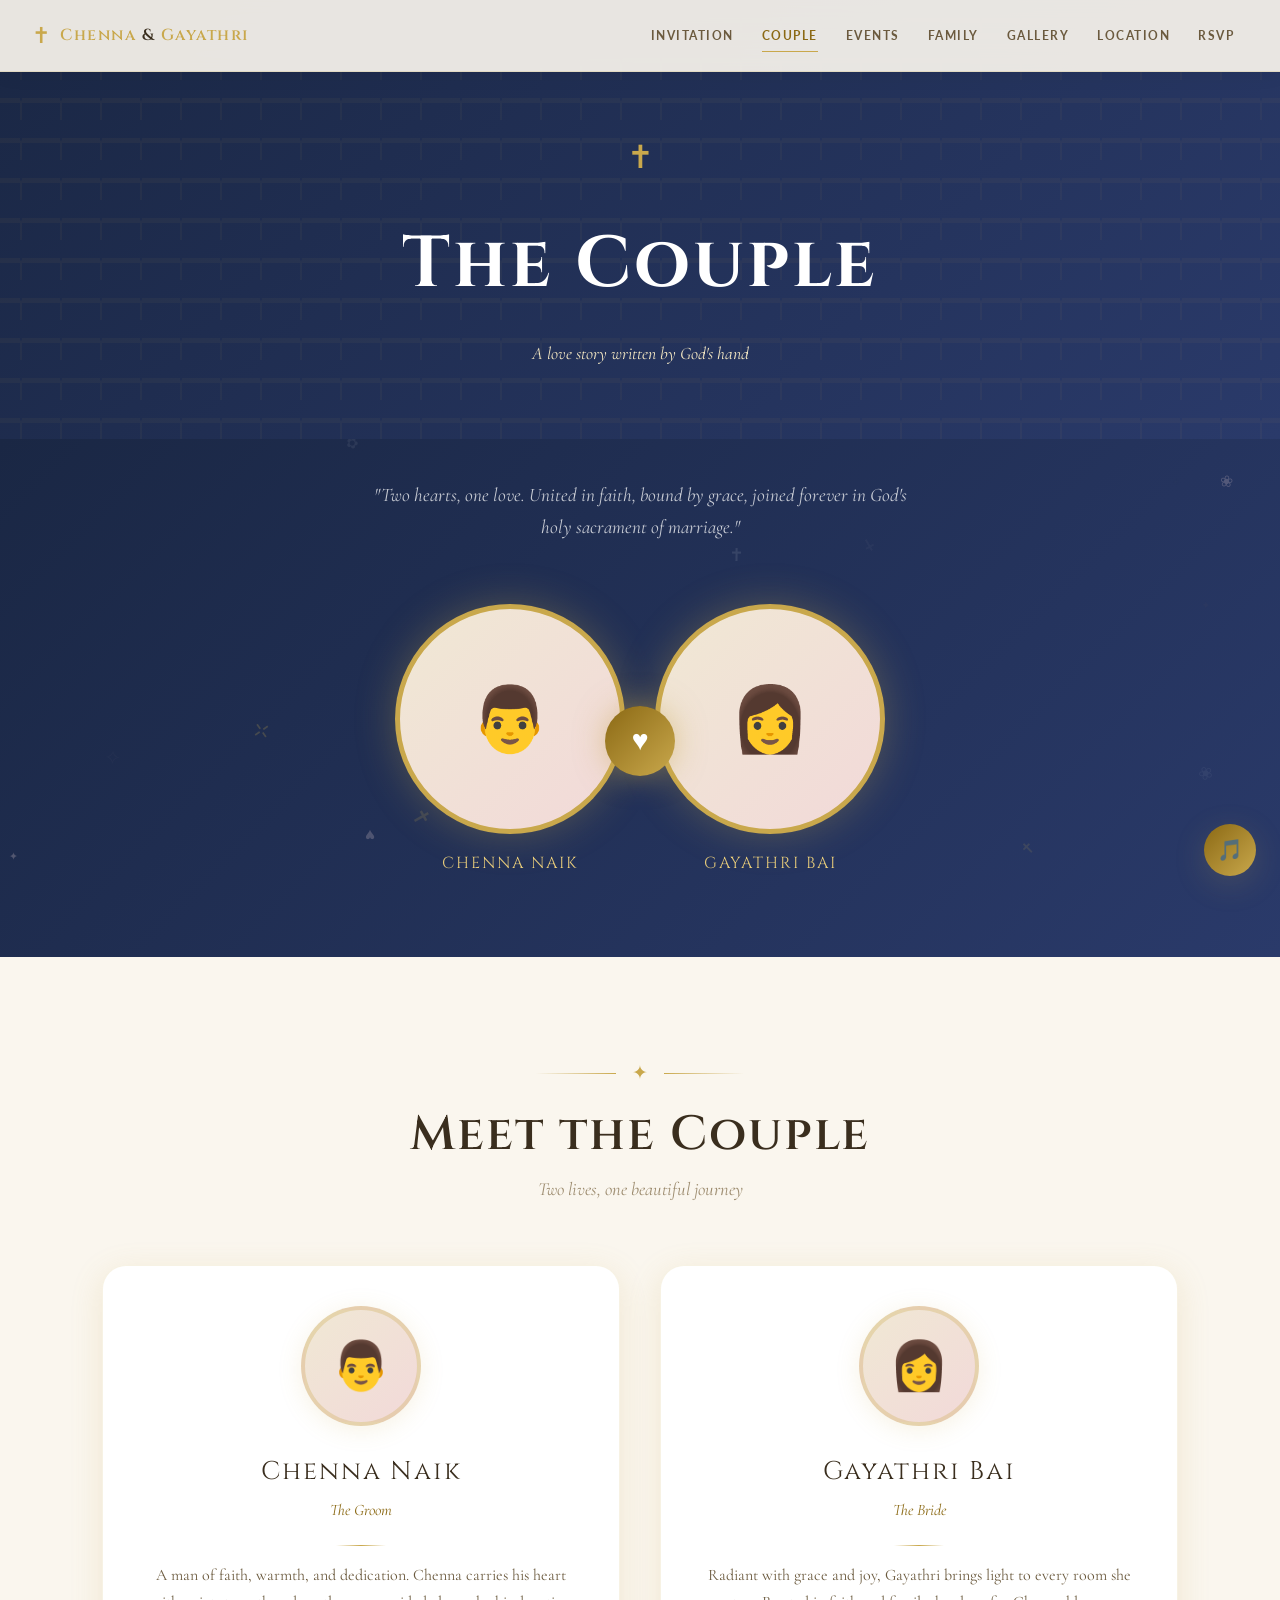
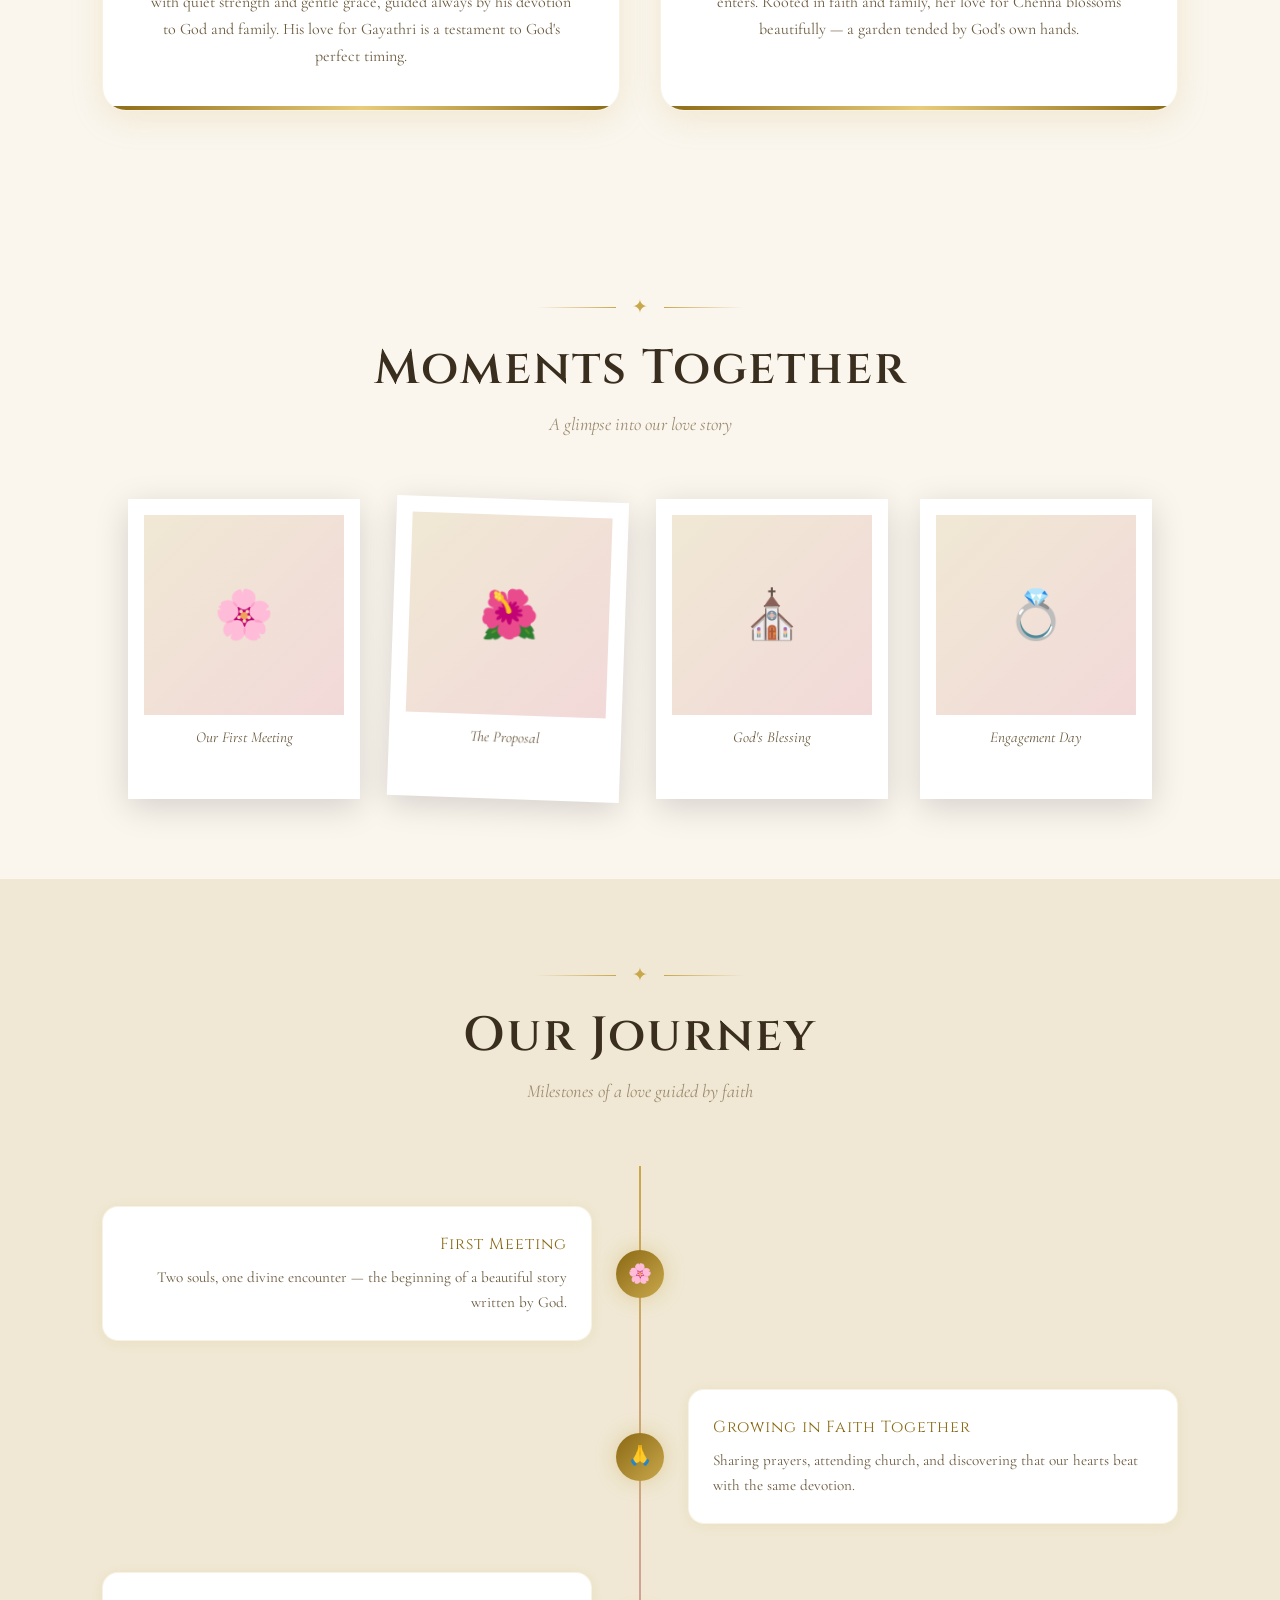
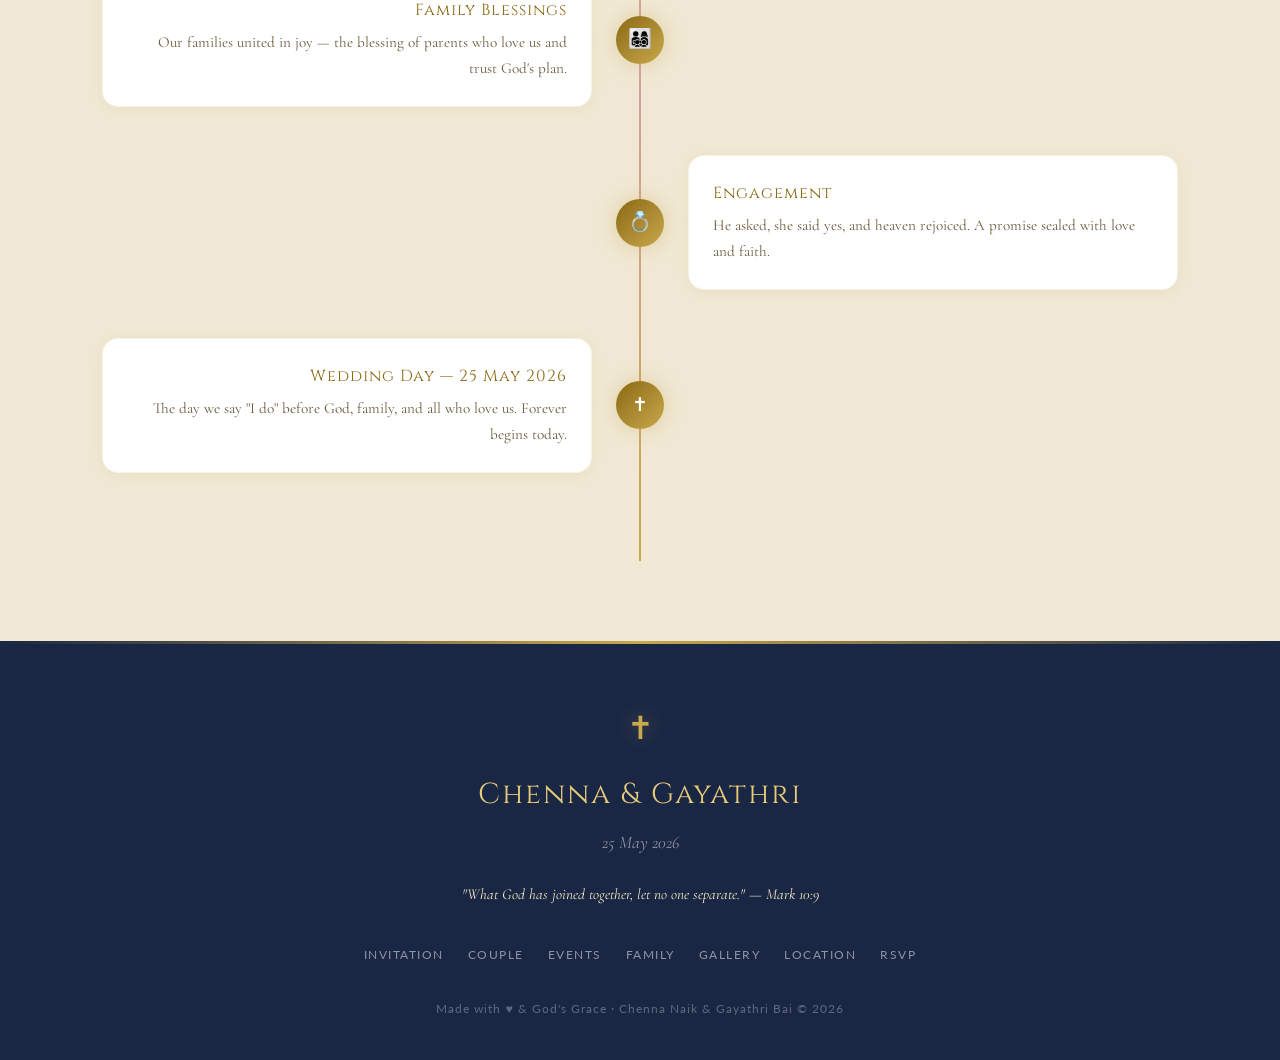
==== couple.html @ 8b562507 "moved files to root" ====
<!DOCTYPE html>
<html lang="en">
<head>
  <meta charset="UTF-8" />
  <meta name="viewport" content="width=device-width, initial-scale=1.0" />
  <title>The Couple — Chenna Naik & Gayathri Bai</title>
  <link rel="stylesheet" href="css/style.css" />
  <link rel="icon" href="data:image/svg+xml,<svg xmlns='http://www.w3.org/2000/svg' viewBox='0 0 100 100'><text y='.9em' font-size='90'>✝</text></svg>" />
  <style>
    /* ── Couple-specific styles ── */
    .couple-section {
      background: linear-gradient(135deg, var(--navy) 0%, #2A3A6A 100%);
      padding: 40px 0 80px;
    }
    .couple-intro-text {
      font-family: var(--font-serif);
      font-size: 1.2rem; font-style: italic;
      color: rgba(255,255,255,0.75); text-align: center;
      max-width: 560px; margin: 0 auto;
    }

    /* Overlapping circular photos */
    .couple-circles {
      display: flex; justify-content: center; align-items: center;
      gap: 0; margin: 60px 0 0;
      flex-wrap: wrap;
    }
    .photo-groom { animation: floatLeft 4s ease-in-out infinite; }
    .photo-bride { animation: floatRight 4s ease-in-out infinite 0.5s; }
    @keyframes floatLeft  { 0%,100%{transform:translateY(0)} 50%{transform:translateY(-12px)} }
    @keyframes floatRight { 0%,100%{transform:translateY(0)} 50%{transform:translateY(12px)} }

    .photo-center-emblem {
      display: flex; align-items: center; justify-content: center;
      width: 70px; height: 70px; border-radius: 50%;
      background: linear-gradient(135deg, var(--gold-dark), var(--gold));
      font-size: 1.8rem; color: var(--white); z-index: 5;
      box-shadow: 0 0 30px rgba(201,168,76,0.5);
      margin: 0 -20px; flex-shrink: 0;
      position: relative; z-index: 2;
    }

    /* Polaroid section */
    .polaroid-section {
      padding: 80px 0;
      background: var(--cream);
    }
    .polaroid-row {
      display: flex; justify-content: center; gap: 32px; flex-wrap: wrap;
      margin-top: 48px;
    }

    /* Couple bio cards */
    .bio-grid {
      display: grid; grid-template-columns: 1fr 1fr; gap: 40px;
      margin-top: 48px;
    }
    @media(max-width:700px){ .bio-grid{grid-template-columns:1fr;} }
    .bio-card {
      background: var(--white);
      border-radius: var(--radius-lg);
      padding: 40px; text-align: center;
      box-shadow: var(--shadow-md);
      border: 1px solid rgba(201,168,76,0.15);
      transition: var(--transition);
      position: relative; overflow: hidden;
    }
    .bio-card::after {
      content: '';
      position: absolute; bottom: 0; left: 0; right: 0; height: 4px;
      background: linear-gradient(90deg, var(--gold-dark), var(--gold-light), var(--gold-dark));
    }
    .bio-card:hover { transform: translateY(-8px); box-shadow: var(--shadow-lg); }
    .bio-avatar {
      width: 120px; height: 120px;
      border-radius: 50%; margin: 0 auto 24px;
      background: linear-gradient(135deg, var(--cream-dark), var(--blush));
      display: flex; align-items: center; justify-content: center;
      font-size: 3rem; color: var(--text-light);
      border: 4px solid rgba(201,168,76,0.3);
      box-shadow: 0 4px 24px rgba(201,168,76,0.15);
    }
    .bio-name {
      font-family: var(--font-display);
      font-size: 1.6rem; letter-spacing: 2px; color: var(--text-dark);
      margin-bottom: 4px;
    }
    .bio-role {
      font-family: var(--font-serif);
      font-size: 1rem; font-style: italic; color: var(--gold-dark);
      margin-bottom: 20px;
    }
    .bio-divider {
      width: 50px; height: 1px;
      background: linear-gradient(90deg, transparent, var(--gold), transparent);
      margin: 16px auto;
    }
    .bio-text {
      font-family: var(--font-serif);
      font-size: 1rem; color: var(--text-mid); line-height: 1.7;
    }

    /* Timeline */
    .timeline-section {
      background: var(--cream-dark); padding: 80px 0;
    }
  </style>
</head>
<body>

<div id="loader"><div class="loader-cross">✝</div><div class="loader-text">Loading…</div></div>
<canvas id="particles-canvas"></canvas>
<audio id="bg-music" loop preload="none"></audio>

<!-- ══════════ NAVBAR ══════════ -->
<nav class="navbar">
  <a href="invitation.html" class="nav-brand">
    <span class="nav-brand-cross">✝</span>
    <div class="nav-brand-text"><span>Chenna</span> & <span>Gayathri</span></div>
  </a>
  <button class="nav-toggle" aria-label="Menu"><span></span><span></span><span></span></button>
  <ul class="nav-menu">
    <li class="nav-item"><a href="invitation.html" class="nav-link">Invitation</a></li>
    <li class="nav-item"><a href="couple.html" class="nav-link">Couple</a></li>
    <li class="nav-item"><a href="events.html" class="nav-link">Events</a></li>
    <li class="nav-item"><a href="family.html" class="nav-link">Family</a></li>
    <li class="nav-item"><a href="gallery.html" class="nav-link">Gallery</a></li>
    <li class="nav-item"><a href="location.html" class="nav-link">Location</a></li>
    <li class="nav-item"><a href="rsvp.html" class="nav-link">RSVP</a></li>
  </ul>
</nav>

<!-- ══════════ PAGE HERO ══════════ -->
<section class="page-hero">
  <span class="page-hero-cross">✝</span>
  <h1 class="page-hero-title">The Couple</h1>
  <p class="page-hero-sub">A love story written by God's hand</p>
</section>

<!-- ══════════ CIRCULAR PHOTOS ══════════ -->
<section class="couple-section">
  <div class="container">
    <p class="couple-intro-text reveal">
      "Two hearts, one love. United in faith, bound by grace, joined forever in God's holy sacrament of marriage."
    </p>

    <div class="couple-circles">
      <div class="photo-frame photo-groom reveal-left">
        <div class="photo-circle" style="width:230px;height:230px;font-size:4rem;">👨</div>
        <div class="photo-label">Chenna Naik</div>
      </div>
      <div class="photo-center-emblem">♥</div>
      <div class="photo-frame photo-bride reveal-right">
        <div class="photo-circle" style="width:230px;height:230px;font-size:4rem;">👩</div>
        <div class="photo-label">Gayathri Bai</div>
      </div>
    </div>
  </div>
</section>

<!-- ══════════ BIO CARDS ══════════ -->
<section class="section">
  <div class="container">
    <div class="section-header">
      <div class="section-ornament">
        <span class="section-ornament-line"></span>
        <span class="section-ornament-icon">✦</span>
        <span class="section-ornament-line right"></span>
      </div>
      <h2 class="section-title">Meet the Couple</h2>
      <p class="section-subtitle">Two lives, one beautiful journey</p>
    </div>

    <div class="bio-grid">
      <div class="bio-card reveal-left">
        <div class="bio-avatar">👨</div>
        <div class="bio-name">Chenna Naik</div>
        <div class="bio-role">The Groom</div>
        <div class="bio-divider"></div>
        <p class="bio-text">
          A man of faith, warmth, and dedication. Chenna carries his heart with quiet strength and gentle grace, 
          guided always by his devotion to God and family. His love for Gayathri is a testament to God's perfect timing.
        </p>
      </div>
      <div class="bio-card reveal-right">
        <div class="bio-avatar">👩</div>
        <div class="bio-name">Gayathri Bai</div>
        <div class="bio-role">The Bride</div>
        <div class="bio-divider"></div>
        <p class="bio-text">
          Radiant with grace and joy, Gayathri brings light to every room she enters. Rooted in faith and family, 
          her love for Chenna blossoms beautifully — a garden tended by God's own hands.
        </p>
      </div>
    </div>
  </div>
</section>

<!-- ══════════ POLAROID PHOTOS ══════════ -->
<section class="polaroid-section">
  <div class="container">
    <div class="section-header">
      <div class="section-ornament">
        <span class="section-ornament-line"></span>
        <span class="section-ornament-icon">✦</span>
        <span class="section-ornament-line right"></span>
      </div>
      <h2 class="section-title">Moments Together</h2>
      <p class="section-subtitle">A glimpse into our love story</p>
    </div>

    <div class="polaroid-row stagger-children">
      <div class="polaroid reveal">
        <div class="polaroid-inner">🌸</div>
        <div class="polaroid-caption">Our First Meeting</div>
      </div>
      <div class="polaroid reveal">
        <div class="polaroid-inner">🌺</div>
        <div class="polaroid-caption">The Proposal</div>
      </div>
      <div class="polaroid reveal">
        <div class="polaroid-inner">⛪</div>
        <div class="polaroid-caption">God's Blessing</div>
      </div>
      <div class="polaroid reveal">
        <div class="polaroid-inner">💍</div>
        <div class="polaroid-caption">Engagement Day</div>
      </div>
    </div>
  </div>
</section>

<!-- ══════════ TIMELINE ══════════ -->
<section class="timeline-section">
  <div class="container">
    <div class="section-header">
      <div class="section-ornament">
        <span class="section-ornament-line"></span>
        <span class="section-ornament-icon">✦</span>
        <span class="section-ornament-line right"></span>
      </div>
      <h2 class="section-title">Our Journey</h2>
      <p class="section-subtitle">Milestones of a love guided by faith</p>
    </div>

    <div class="timeline">
      <div class="timeline-item">
        <div class="timeline-content reveal-left">
          <div class="timeline-title">First Meeting</div>
          <div class="timeline-text">Two souls, one divine encounter — the beginning of a beautiful story written by God.</div>
        </div>
        <div class="timeline-dot">🌸</div>
        <div></div>
      </div>

      <div class="timeline-item">
        <div></div>
        <div class="timeline-dot">🙏</div>
        <div class="timeline-content reveal-right">
          <div class="timeline-title">Growing in Faith Together</div>
          <div class="timeline-text">Sharing prayers, attending church, and discovering that our hearts beat with the same devotion.</div>
        </div>
      </div>

      <div class="timeline-item">
        <div class="timeline-content reveal-left">
          <div class="timeline-title">Family Blessings</div>
          <div class="timeline-text">Our families united in joy — the blessing of parents who love us and trust God's plan.</div>
        </div>
        <div class="timeline-dot">👨‍👩‍👧‍👦</div>
        <div></div>
      </div>

      <div class="timeline-item">
        <div></div>
        <div class="timeline-dot">💍</div>
        <div class="timeline-content reveal-right">
          <div class="timeline-title">Engagement</div>
          <div class="timeline-text">He asked, she said yes, and heaven rejoiced. A promise sealed with love and faith.</div>
        </div>
      </div>

      <div class="timeline-item">
        <div class="timeline-content reveal-left">
          <div class="timeline-title">Wedding Day — 25 May 2026</div>
          <div class="timeline-text">The day we say "I do" before God, family, and all who love us. Forever begins today.</div>
        </div>
        <div class="timeline-dot">✝</div>
        <div></div>
      </div>
    </div>
  </div>
</section>

<!-- ══════════ FOOTER ══════════ -->
<footer class="footer">
  <span class="footer-cross">✝</span>
  <div class="footer-names">Chenna &amp; Gayathri</div>
  <div class="footer-date">25 May 2026</div>
  <p class="footer-verse">"What God has joined together, let no one separate." — Mark 10:9</p>
  <ul class="footer-nav">
    <li><a href="invitation.html">Invitation</a></li>
    <li><a href="couple.html">Couple</a></li>
    <li><a href="events.html">Events</a></li>
    <li><a href="family.html">Family</a></li>
    <li><a href="gallery.html">Gallery</a></li>
    <li><a href="location.html">Location</a></li>
    <li><a href="rsvp.html">RSVP</a></li>
  </ul>
  <div class="footer-copy">Made with ♥ &amp; God's Grace · Chenna Naik &amp; Gayathri Bai © 2026</div>
</footer>

<button id="music-btn" title="Play Music">🎵</button>
<script src="js/script.js"></script>
</body>
</html>
---- css/style.css ----
/* ============================================================
   PREMIUM CHRISTIAN WEDDING - Chenna Naik & Gayathri Bai
   Shared Design System CSS
   ============================================================ */

/* ── Google Fonts ── */
@import url('https://fonts.googleapis.com/css2?family=Cormorant+Garamond:ital,wght@0,300;0,400;0,600;0,700;1,300;1,400;1,600&family=EB+Garamond:ital,wght@0,400;0,500;1,400&family=Cinzel:wght@400;600;700&family=Lato:wght@300;400;700&display=swap');

/* ── CSS Variables ── */
:root {
  --gold:          #C9A84C;
  --gold-light:    #E8CC7A;
  --gold-pale:     #F5E9C4;
  --gold-dark:     #8B6914;
  --cream:         #FAF6EE;
  --cream-dark:    #F0E8D4;
  --white:         #FFFFFF;
  --blush:         #F2D9D9;
  --blush-deep:    #D4A0A0;
  --sage:          #B5C4B1;
  --navy:          #1A2744;
  --charcoal:      #2C2C2C;
  --text-dark:     #3A2E1E;
  --text-mid:      #6B5A3E;
  --text-light:    #9C8B6E;

  --font-display:  'Cinzel', serif;
  --font-serif:    'Cormorant Garamond', serif;
  --font-body:     'EB Garamond', serif;
  --font-sans:     'Lato', sans-serif;

  --shadow-sm:     0 2px 12px rgba(201,168,76,0.12);
  --shadow-md:     0 8px 32px rgba(201,168,76,0.18);
  --shadow-lg:     0 20px 60px rgba(201,168,76,0.22);
  --shadow-glow:   0 0 40px rgba(201,168,76,0.30);
  --transition:    all 0.4s cubic-bezier(0.25, 0.46, 0.45, 0.94);
  --radius:        16px;
  --radius-lg:     24px;
}

/* ── Reset & Base ── */
*, *::before, *::after { box-sizing: border-box; margin: 0; padding: 0; }

html { scroll-behavior: smooth; font-size: 16px; }

body {
  font-family: var(--font-body);
  background: var(--cream);
  color: var(--text-dark);
  line-height: 1.7;
  overflow-x: hidden;
}

/* ── Loading Screen ── */
#loader {
  position: fixed; inset: 0;
  background: var(--navy);
  display: flex; flex-direction: column;
  align-items: center; justify-content: center;
  z-index: 9999;
  transition: opacity 0.8s ease, visibility 0.8s ease;
}
#loader.hidden { opacity: 0; visibility: hidden; pointer-events: none; }

.loader-cross {
  width: 60px; height: 60px;
  position: relative; margin-bottom: 24px;
}
.loader-cross::before {
  content: '✝';
  font-size: 60px; color: var(--gold);
  animation: crossGlow 1.5s ease-in-out infinite alternate;
}
@keyframes crossGlow {
  from { text-shadow: 0 0 10px var(--gold); opacity: 0.7; }
  to   { text-shadow: 0 0 30px var(--gold-light), 0 0 60px var(--gold); opacity: 1; }
}
.loader-text {
  font-family: var(--font-display);
  color: var(--gold-light); font-size: 1.1rem;
  letter-spacing: 4px; text-transform: uppercase;
  animation: pulse 1.5s ease-in-out infinite;
}
@keyframes pulse { 0%,100%{opacity:0.5} 50%{opacity:1} }

/* ── Floating Particles ── */
#particles-canvas {
  position: fixed; inset: 0;
  pointer-events: none; z-index: 0;
}

/* ── Navigation ── */
.navbar {
  position: fixed; top: 0; left: 0; right: 0;
  z-index: 1000;
  padding: 0 2rem;
  height: 72px;
  display: flex; align-items: center; justify-content: space-between;
  background: rgba(250,246,238,0.92);
  backdrop-filter: blur(20px);
  -webkit-backdrop-filter: blur(20px);
  border-bottom: 1px solid rgba(201,168,76,0.2);
  box-shadow: 0 2px 20px rgba(0,0,0,0.06);
  transition: var(--transition);
}
.navbar.scrolled {
  background: rgba(250,246,238,0.98);
  box-shadow: var(--shadow-md);
}

.nav-brand {
  display: flex; align-items: center; gap: 10px;
  text-decoration: none;
}
.nav-brand-cross { font-size: 1.4rem; color: var(--gold); }
.nav-brand-text {
  font-family: var(--font-display);
  font-size: 1rem; font-weight: 600;
  color: var(--text-dark); letter-spacing: 1.5px;
  line-height: 1.2;
}
.nav-brand-text span { color: var(--gold); }

.nav-menu {
  display: flex; align-items: center; gap: 0;
  list-style: none;
}
.nav-item { position: relative; }

.nav-link {
  display: block;
  padding: 8px 14px;
  font-family: var(--font-sans);
  font-size: 0.78rem; font-weight: 700;
  letter-spacing: 1.5px; text-transform: uppercase;
  color: var(--text-mid);
  text-decoration: none;
  transition: var(--transition);
  position: relative;
}
.nav-link::after {
  content: '';
  position: absolute; bottom: 2px; left: 14px; right: 14px;
  height: 1.5px; background: var(--gold);
  transform: scaleX(0); transform-origin: center;
  transition: transform 0.3s ease;
}
.nav-link:hover, .nav-link.active { color: var(--gold-dark); }
.nav-link:hover::after, .nav-link.active::after { transform: scaleX(1); }

.nav-toggle {
  display: none;
  flex-direction: column; gap: 5px;
  cursor: pointer; background: none; border: none; padding: 6px;
}
.nav-toggle span {
  display: block; width: 24px; height: 2px;
  background: var(--text-dark);
  transition: var(--transition);
}
.nav-toggle.open span:nth-child(1) { transform: translateY(7px) rotate(45deg); }
.nav-toggle.open span:nth-child(2) { opacity: 0; }
.nav-toggle.open span:nth-child(3) { transform: translateY(-7px) rotate(-45deg); }

/* ── Layout ── */
.container {
  max-width: 1140px;
  margin: 0 auto;
  padding: 0 2rem;
}

.section {
  padding: 100px 0;
  position: relative;
}
.section-alt { background: var(--cream-dark); }

/* ── Section Titles ── */
.section-header {
  text-align: center;
  margin-bottom: 60px;
}
.section-ornament {
  display: flex; align-items: center; justify-content: center; gap: 16px;
  margin-bottom: 16px;
}
.section-ornament-line {
  flex: 1; max-width: 80px; height: 1px;
  background: linear-gradient(90deg, transparent, var(--gold));
}
.section-ornament-line.right {
  background: linear-gradient(90deg, var(--gold), transparent);
}
.section-ornament-icon { color: var(--gold); font-size: 1.2rem; }

.section-title {
  font-family: var(--font-display);
  font-size: clamp(2rem, 4vw, 3rem);
  font-weight: 600; color: var(--text-dark);
  letter-spacing: 2px;
  line-height: 1.2;
  margin-bottom: 12px;
}
.section-subtitle {
  font-family: var(--font-serif);
  font-size: 1.15rem; font-style: italic;
  color: var(--text-light);
  line-height: 1.6;
}

/* ── Hero ── */
.hero {
  min-height: 100vh;
  display: flex; align-items: center; justify-content: center;
  position: relative;
  background: linear-gradient(135deg, var(--navy) 0%, #2A3A6A 50%, var(--navy) 100%);
  overflow: hidden;
}
.hero::before {
  content: '';
  position: absolute; inset: 0;
  background: url("data:image/svg+xml,%3Csvg width='60' height='60' viewBox='0 0 60 60' xmlns='http://www.w3.org/2000/svg'%3E%3Cg fill='none' fill-rule='evenodd'%3E%3Cg fill='%23C9A84C' fill-opacity='0.04'%3E%3Cpath d='M36 34v-4h-2v4h-4v2h4v4h2v-4h4v-2h-4zm0-30V0h-2v4h-4v2h4v4h2V6h4V4h-4zM6 34v-4H4v4H0v2h4v4h2v-4h4v-2H6zM6 4V0H4v4H0v2h4v4h2V6h4V4H6z'/%3E%3C/g%3E%3C/g%3E%3C/svg%3E");
}
.hero-content {
  text-align: center; position: relative; z-index: 1;
  padding: 80px 2rem 2rem;
}
.hero-cross {
  font-size: 3rem; color: var(--gold);
  display: block; margin-bottom: 24px;
  animation: floatCross 3s ease-in-out infinite;
  filter: drop-shadow(0 0 20px rgba(201,168,76,0.5));
}
@keyframes floatCross {
  0%,100%{transform:translateY(0)} 50%{transform:translateY(-10px)}
}
.hero-subtitle-top {
  font-family: var(--font-serif);
  font-size: 1.1rem; font-style: italic; font-weight: 300;
  color: var(--gold-pale); letter-spacing: 3px;
  display: block; margin-bottom: 20px;
  opacity: 0; animation: fadeInUp 1s ease 0.3s forwards;
}
.hero-title {
  font-family: var(--font-display);
  font-size: clamp(3rem, 8vw, 6rem);
  font-weight: 700; color: var(--white);
  letter-spacing: 3px; line-height: 1.05;
  margin-bottom: 8px;
  opacity: 0; animation: fadeInUp 1s ease 0.5s forwards;
}
.hero-title .gold { color: var(--gold-light); }
.hero-ampersand {
  font-family: var(--font-serif);
  font-size: clamp(2rem, 5vw, 3.5rem);
  font-style: italic; font-weight: 300;
  color: var(--gold); display: block;
  margin: 4px 0;
  opacity: 0; animation: fadeInUp 1s ease 0.7s forwards;
}
.hero-title-bride {
  font-family: var(--font-display);
  font-size: clamp(3rem, 8vw, 6rem);
  font-weight: 700; color: var(--white);
  letter-spacing: 3px; line-height: 1.05;
  display: block; margin-bottom: 32px;
  opacity: 0; animation: fadeInUp 1s ease 0.9s forwards;
}
.hero-verse {
  font-family: var(--font-serif);
  font-size: 1.05rem; font-style: italic;
  color: var(--gold-pale); letter-spacing: 1px;
  max-width: 480px; margin: 0 auto 40px;
  opacity: 0; animation: fadeInUp 1s ease 1.1s forwards;
}
.hero-divider {
  display: flex; align-items: center; gap: 20px;
  justify-content: center; margin-bottom: 40px;
  opacity: 0; animation: fadeInUp 1s ease 1.3s forwards;
}
.hero-divider-line { flex: 1; max-width: 100px; height: 1px; background: var(--gold); opacity: 0.5; }
.hero-divider-icon { color: var(--gold); font-size: 1.1rem; }

/* ── Countdown ── */
.countdown {
  display: flex; gap: 20px; justify-content: center; flex-wrap: wrap;
  margin-bottom: 40px;
  opacity: 0; animation: fadeInUp 1s ease 1.5s forwards;
}
.countdown-item {
  display: flex; flex-direction: column; align-items: center;
  min-width: 80px;
}
.countdown-number {
  font-family: var(--font-display);
  font-size: 2.8rem; font-weight: 700;
  color: var(--white); line-height: 1;
  background: rgba(255,255,255,0.08);
  border: 1px solid rgba(201,168,76,0.3);
  border-radius: 12px;
  width: 80px; height: 80px;
  display: flex; align-items: center; justify-content: center;
  box-shadow: 0 4px 20px rgba(0,0,0,0.2), inset 0 1px 0 rgba(255,255,255,0.1);
}
.countdown-label {
  font-family: var(--font-sans);
  font-size: 0.65rem; letter-spacing: 2px; text-transform: uppercase;
  color: var(--gold-light); margin-top: 8px;
}

/* ── Scroll Hint ── */
.scroll-hint {
  position: absolute; bottom: 32px; left: 50%; transform: translateX(-50%);
  display: flex; flex-direction: column; align-items: center; gap: 8px;
  color: var(--gold-pale); font-size: 0.7rem;
  letter-spacing: 2px; text-transform: uppercase;
  font-family: var(--font-sans);
  animation: bounce 2s ease-in-out infinite;
}
.scroll-hint-arrow { font-size: 1.2rem; color: var(--gold); }
@keyframes bounce { 0%,100%{transform:translateX(-50%) translateY(0)} 50%{transform:translateX(-50%) translateY(6px)} }

/* ── Cards ── */
.card {
  background: var(--white);
  border-radius: var(--radius-lg);
  padding: 40px;
  box-shadow: var(--shadow-md);
  border: 1px solid rgba(201,168,76,0.15);
  transition: var(--transition);
  position: relative; overflow: hidden;
}
.card::before {
  content: '';
  position: absolute; top: 0; left: 0; right: 0;
  height: 3px;
  background: linear-gradient(90deg, var(--gold-dark), var(--gold-light), var(--gold-dark));
}
.card:hover {
  transform: translateY(-6px);
  box-shadow: var(--shadow-lg);
}

/* Glassmorphism card */
.card-glass {
  background: rgba(255,255,255,0.6);
  backdrop-filter: blur(20px);
  -webkit-backdrop-filter: blur(20px);
  border: 1px solid rgba(255,255,255,0.8);
  border-radius: var(--radius-lg);
  box-shadow: var(--shadow-md);
}

/* ── Event Cards ── */
.event-card {
  background: var(--white);
  border-radius: var(--radius-lg);
  overflow: hidden;
  box-shadow: var(--shadow-md);
  border: 1px solid rgba(201,168,76,0.15);
  transition: var(--transition);
  position: relative;
}
.event-card:hover { transform: translateY(-8px); box-shadow: var(--shadow-lg); }
.event-card-header {
  background: linear-gradient(135deg, var(--navy), #2A3A6A);
  padding: 32px;
  text-align: center; position: relative;
}
.event-card-icon {
  font-size: 2.5rem; color: var(--gold);
  display: block; margin-bottom: 12px;
  filter: drop-shadow(0 0 8px rgba(201,168,76,0.4));
}
.event-card-title {
  font-family: var(--font-display);
  font-size: 1.3rem; color: var(--white);
  letter-spacing: 2px;
}
.event-card-body {
  padding: 28px 32px;
}
.event-detail {
  display: flex; align-items: center; gap: 14px;
  padding: 10px 0;
  border-bottom: 1px solid var(--cream-dark);
  font-family: var(--font-serif);
  font-size: 1.05rem;
}
.event-detail:last-child { border-bottom: none; }
.event-detail-icon { color: var(--gold); font-size: 1rem; width: 20px; text-align: center; }
.event-detail-label { color: var(--text-light); font-size: 0.9rem; }
.event-detail-value { color: var(--text-dark); font-weight: 600; margin-left: auto; }

/* ── Family Cards ── */
.family-card {
  background: var(--white);
  border-radius: var(--radius-lg);
  padding: 48px 36px;
  text-align: center;
  box-shadow: var(--shadow-md);
  border: 1px solid rgba(201,168,76,0.15);
  transition: var(--transition);
  position: relative; overflow: hidden;
}
.family-card:hover { transform: translateY(-8px); box-shadow: var(--shadow-lg); }
.family-card-badge {
  display: inline-flex; align-items: center; gap: 8px;
  background: linear-gradient(135deg, var(--gold-dark), var(--gold));
  color: var(--white);
  font-family: var(--font-sans); font-size: 0.7rem;
  letter-spacing: 2px; text-transform: uppercase; font-weight: 700;
  padding: 6px 16px; border-radius: 20px;
  margin-bottom: 24px;
}
.family-card-avatar {
  width: 90px; height: 90px; border-radius: 50%;
  background: linear-gradient(135deg, var(--gold-pale), var(--blush));
  display: flex; align-items: center; justify-content: center;
  margin: 0 auto 20px;
  font-size: 2.2rem; color: var(--gold-dark);
  box-shadow: 0 4px 20px rgba(201,168,76,0.2);
  border: 3px solid rgba(201,168,76,0.3);
}
.family-card-name {
  font-family: var(--font-display);
  font-size: 1.4rem; font-weight: 600;
  color: var(--text-dark); letter-spacing: 1px;
  margin-bottom: 6px;
}
.family-card-role {
  font-family: var(--font-serif);
  font-size: 1rem; font-style: italic;
  color: var(--text-light);
}
.family-card-divider {
  width: 60px; height: 1px;
  background: linear-gradient(90deg, transparent, var(--gold), transparent);
  margin: 20px auto;
}

/* ── Gallery ── */
.gallery-grid {
  display: grid;
  grid-template-columns: repeat(auto-fill, minmax(260px, 1fr));
  gap: 20px;
}
.gallery-item {
  border-radius: var(--radius);
  overflow: hidden;
  position: relative;
  aspect-ratio: 4/3;
  cursor: pointer;
  box-shadow: var(--shadow-sm);
  background: var(--cream-dark);
}
.gallery-item img {
  width: 100%; height: 100%;
  object-fit: cover;
  transition: transform 0.6s ease;
}
.gallery-item:hover img { transform: scale(1.08); }
.gallery-item-overlay {
  position: absolute; inset: 0;
  background: linear-gradient(0deg, rgba(26,39,68,0.7) 0%, transparent 60%);
  opacity: 0; transition: var(--transition);
  display: flex; align-items: flex-end; justify-content: center;
  padding: 20px;
}
.gallery-item:hover .gallery-item-overlay { opacity: 1; }
.gallery-item-icon {
  color: var(--gold-light); font-size: 2rem;
  transform: translateY(10px); transition: var(--transition);
}
.gallery-item:hover .gallery-item-icon { transform: translateY(0); }

/* Lightbox */
.lightbox {
  position: fixed; inset: 0; z-index: 2000;
  background: rgba(0,0,0,0.95);
  display: flex; align-items: center; justify-content: center;
  opacity: 0; visibility: hidden; transition: var(--transition);
}
.lightbox.active { opacity: 1; visibility: visible; }
.lightbox-img {
  max-width: 90vw; max-height: 85vh;
  border-radius: 8px; box-shadow: 0 0 80px rgba(201,168,76,0.3);
}
.lightbox-close {
  position: absolute; top: 24px; right: 24px;
  color: var(--white); font-size: 2rem; cursor: pointer;
  background: rgba(255,255,255,0.1); border: none;
  width: 48px; height: 48px; border-radius: 50%;
  display: flex; align-items: center; justify-content: center;
  transition: var(--transition);
}
.lightbox-close:hover { background: var(--gold); }

/* ── Buttons ── */
.btn {
  display: inline-flex; align-items: center; gap: 10px;
  padding: 14px 32px;
  font-family: var(--font-sans);
  font-size: 0.8rem; font-weight: 700;
  letter-spacing: 2px; text-transform: uppercase;
  border-radius: 50px; border: none; cursor: pointer;
  text-decoration: none;
  transition: var(--transition);
  position: relative; overflow: hidden;
}
.btn::before {
  content: ''; position: absolute; inset: 0;
  background: rgba(255,255,255,0.1);
  transform: scaleX(0); transform-origin: left;
  transition: transform 0.4s ease;
}
.btn:hover::before { transform: scaleX(1); }

.btn-primary {
  background: linear-gradient(135deg, var(--gold-dark), var(--gold), var(--gold-light));
  color: var(--white);
  box-shadow: 0 4px 20px rgba(201,168,76,0.35);
}
.btn-primary:hover { transform: translateY(-2px); box-shadow: 0 8px 30px rgba(201,168,76,0.5); }

.btn-outline {
  background: transparent;
  color: var(--gold-dark);
  border: 1.5px solid var(--gold);
}
.btn-outline:hover { background: var(--gold); color: var(--white); }

/* ── Form ── */
.form-group {
  margin-bottom: 24px;
}
.form-label {
  display: block;
  font-family: var(--font-sans);
  font-size: 0.75rem; font-weight: 700;
  letter-spacing: 1.5px; text-transform: uppercase;
  color: var(--text-mid); margin-bottom: 8px;
}
.input-field {
  width: 100%;
  padding: 14px 18px;
  font-family: var(--font-body); font-size: 1rem;
  color: var(--text-dark);
  background: var(--cream);
  border: 1.5px solid rgba(201,168,76,0.25);
  border-radius: 10px;
  transition: var(--transition);
  outline: none;
}
.input-field:focus {
  border-color: var(--gold);
  background: var(--white);
  box-shadow: 0 0 0 4px rgba(201,168,76,0.1);
}
.input-field::placeholder { color: var(--text-light); }

select.input-field { cursor: pointer; }
textarea.input-field { resize: vertical; min-height: 130px; }

.submit-btn {
  width: 100%;
  padding: 16px;
  font-family: var(--font-sans);
  font-size: 0.85rem; font-weight: 700;
  letter-spacing: 2.5px; text-transform: uppercase;
  color: var(--white);
  background: linear-gradient(135deg, var(--navy), #2A3A6A);
  border: none; border-radius: 10px; cursor: pointer;
  transition: var(--transition);
  position: relative; overflow: hidden;
}
.submit-btn::after {
  content: '';
  position: absolute; inset: 0;
  background: linear-gradient(135deg, var(--gold-dark), var(--gold));
  opacity: 0; transition: opacity 0.4s ease;
}
.submit-btn:hover::after { opacity: 1; }
.submit-btn span { position: relative; z-index: 1; }

/* ── Gold Divider ── */
.gold-divider {
  display: flex; align-items: center; gap: 20px;
  margin: 32px 0;
}
.gold-divider-line { flex: 1; height: 1px; background: linear-gradient(90deg, transparent, var(--gold), transparent); }
.gold-divider-icon { color: var(--gold); font-size: 1.1rem; }

/* ── Footer ── */
.footer {
  background: var(--navy);
  color: rgba(255,255,255,0.7);
  text-align: center;
  padding: 60px 2rem 40px;
  position: relative; overflow: hidden;
}
.footer::before {
  content: '';
  position: absolute; top: 0; left: 0; right: 0; height: 3px;
  background: linear-gradient(90deg, transparent, var(--gold), transparent);
}
.footer-cross {
  font-size: 2rem; color: var(--gold);
  display: block; margin-bottom: 16px;
  filter: drop-shadow(0 0 10px rgba(201,168,76,0.4));
}
.footer-names {
  font-family: var(--font-display);
  font-size: 1.8rem; color: var(--gold-light);
  letter-spacing: 2px; margin-bottom: 8px;
}
.footer-date {
  font-family: var(--font-serif);
  font-size: 1.1rem; font-style: italic;
  color: rgba(255,255,255,0.5); margin-bottom: 24px;
}
.footer-verse {
  font-family: var(--font-serif);
  font-size: 0.95rem; font-style: italic;
  color: var(--gold-pale); max-width: 400px;
  margin: 0 auto 32px;
}
.footer-nav {
  display: flex; flex-wrap: wrap; justify-content: center; gap: 8px 24px;
  margin-bottom: 32px; list-style: none;
}
.footer-nav a {
  font-family: var(--font-sans);
  font-size: 0.75rem; letter-spacing: 1.5px; text-transform: uppercase;
  color: rgba(255,255,255,0.5); text-decoration: none;
  transition: color 0.3s;
}
.footer-nav a:hover { color: var(--gold-light); }
.footer-copy {
  font-family: var(--font-sans);
  font-size: 0.75rem; color: rgba(255,255,255,0.3);
  letter-spacing: 1px;
}

/* ── Music Toggle ── */
#music-btn {
  position: fixed; bottom: 24px; right: 24px; z-index: 500;
  width: 52px; height: 52px; border-radius: 50%;
  background: linear-gradient(135deg, var(--gold-dark), var(--gold));
  border: none; cursor: pointer;
  display: flex; align-items: center; justify-content: center;
  font-size: 1.3rem; color: var(--white);
  box-shadow: var(--shadow-md);
  transition: var(--transition);
}
#music-btn:hover { transform: scale(1.1); box-shadow: var(--shadow-glow); }

/* ── Animations ── */
@keyframes fadeInUp {
  from { opacity: 0; transform: translateY(30px); }
  to   { opacity: 1; transform: translateY(0); }
}
@keyframes fadeIn {
  from { opacity: 0; } to { opacity: 1; }
}
@keyframes slideInLeft {
  from { opacity: 0; transform: translateX(-40px); }
  to   { opacity: 1; transform: translateX(0); }
}
@keyframes slideInRight {
  from { opacity: 0; transform: translateX(40px); }
  to   { opacity: 1; transform: translateX(0); }
}

/* Scroll-triggered reveal */
.reveal {
  opacity: 0; transform: translateY(40px);
  transition: opacity 0.7s ease, transform 0.7s ease;
}
.reveal.visible { opacity: 1; transform: translateY(0); }
.reveal-left { opacity:0; transform: translateX(-40px); transition: opacity 0.7s ease, transform 0.7s ease; }
.reveal-left.visible { opacity:1; transform: translateX(0); }
.reveal-right { opacity:0; transform: translateX(40px); transition: opacity 0.7s ease, transform 0.7s ease; }
.reveal-right.visible { opacity:1; transform: translateX(0); }

/* Stagger children */
.stagger-children .reveal:nth-child(1) { transition-delay: 0.05s; }
.stagger-children .reveal:nth-child(2) { transition-delay: 0.15s; }
.stagger-children .reveal:nth-child(3) { transition-delay: 0.25s; }
.stagger-children .reveal:nth-child(4) { transition-delay: 0.35s; }
.stagger-children .reveal:nth-child(5) { transition-delay: 0.45s; }
.stagger-children .reveal:nth-child(6) { transition-delay: 0.55s; }

/* ── Couple Page ── */
.couple-hero {
  background: linear-gradient(135deg, var(--navy) 0%, #2A3A6A 100%);
  padding: 140px 0 80px;
  text-align: center;
}
.couple-photos {
  display: flex; justify-content: center; gap: 40px;
  flex-wrap: wrap; margin-top: 60px;
}
.photo-frame {
  position: relative; display: inline-block;
}
.photo-circle {
  width: 220px; height: 220px;
  border-radius: 50%;
  overflow: hidden;
  border: 5px solid var(--gold);
  box-shadow: 0 0 40px rgba(201,168,76,0.3);
  background: linear-gradient(135deg, var(--cream-dark), var(--blush));
  display: flex; align-items: center; justify-content: center;
  font-size: 4rem; color: var(--text-light);
  transition: var(--transition);
}
.photo-circle:hover { transform: scale(1.05); box-shadow: var(--shadow-glow); }
.photo-circle img { width:100%;height:100%;object-fit:cover; }
.photo-label {
  font-family: var(--font-display);
  font-size: 1rem; letter-spacing: 2px; color: var(--gold-light);
  text-align: center; margin-top: 16px;
  text-transform: uppercase;
}

.polaroid {
  background: var(--white);
  padding: 16px 16px 48px;
  box-shadow: 0 8px 32px rgba(0,0,0,0.15);
  transform: rotate(-3deg);
  transition: var(--transition);
  display: inline-block;
}
.polaroid:nth-child(2) { transform: rotate(2deg); }
.polaroid:hover { transform: rotate(0deg) scale(1.05); z-index: 2; }
.polaroid-inner {
  width: 200px; height: 200px; overflow: hidden;
  background: linear-gradient(135deg, var(--cream-dark), var(--blush));
  display: flex; align-items: center; justify-content: center;
  font-size: 3rem; color: var(--text-light);
}
.polaroid-caption {
  font-family: var(--font-serif);
  font-size: 0.95rem; font-style: italic;
  color: var(--text-mid); text-align: center;
  margin-top: 10px;
}

.timeline { position: relative; padding: 40px 0; }
.timeline::before {
  content: ''; position: absolute; left: 50%; top: 0; bottom: 0;
  width: 2px; background: linear-gradient(180deg, var(--gold), var(--blush-deep), var(--gold));
  transform: translateX(-50%);
}
.timeline-item {
  display: grid; grid-template-columns: 1fr auto 1fr;
  gap: 24px; align-items: center;
  margin-bottom: 48px;
}
.timeline-content {
  background: var(--white);
  border-radius: var(--radius);
  padding: 24px;
  box-shadow: var(--shadow-sm);
  border: 1px solid rgba(201,168,76,0.15);
}
.timeline-item:nth-child(odd) .timeline-content { text-align: right; }
.timeline-dot {
  width: 48px; height: 48px; border-radius: 50%;
  background: linear-gradient(135deg, var(--gold-dark), var(--gold));
  display: flex; align-items: center; justify-content: center;
  color: var(--white); font-size: 1.2rem;
  box-shadow: 0 0 20px rgba(201,168,76,0.4);
  z-index: 1;
}
.timeline-title {
  font-family: var(--font-display);
  font-size: 1rem; letter-spacing: 1px; color: var(--gold-dark);
  margin-bottom: 6px;
}
.timeline-text {
  font-family: var(--font-serif);
  font-size: 0.95rem; color: var(--text-mid);
}

/* ── Location Page ── */
.map-container {
  border-radius: var(--radius-lg); overflow: hidden;
  box-shadow: var(--shadow-lg);
  border: 3px solid rgba(201,168,76,0.3);
  height: 450px;
}
.map-container iframe { width:100%;height:100%;border:none; }

.qr-section {
  text-align: center;
  padding: 48px;
}
#qr-code { display: inline-block; padding: 20px; background: var(--white); border-radius: 16px; box-shadow: var(--shadow-md); }
.qr-text {
  font-family: var(--font-display);
  font-size: 1rem; letter-spacing: 3px; text-transform: uppercase;
  color: var(--text-mid); margin-top: 16px;
}

/* ── RSVP Success ── */
.success-message {
  background: linear-gradient(135deg, #d4edda, #c3e6cb);
  border: 1px solid #28a745;
  color: #155724;
  padding: 20px; border-radius: 10px;
  text-align: center; margin-top: 20px;
  display: none;
}
.success-message.show { display: block; animation: fadeInUp 0.5s ease; }

/* ── Page Hero (inner pages) ── */
.page-hero {
  background: linear-gradient(135deg, var(--navy), #2A3A6A);
  padding: 130px 0 70px;
  text-align: center;
  position: relative; overflow: hidden;
}
.page-hero::before {
  content: '';
  position: absolute; inset: 0;
  background: url("data:image/svg+xml,%3Csvg width='40' height='40' viewBox='0 0 40 40' xmlns='http://www.w3.org/2000/svg'%3E%3Cg fill='%23C9A84C' fill-opacity='0.05'%3E%3Cpath d='M20 20.5V18H0v5h20v20.5h2V23h20v-5H22V20.5h-2z'/%3E%3C/g%3E%3C/svg%3E");
}
.page-hero-title {
  font-family: var(--font-display);
  font-size: clamp(2.5rem, 6vw, 4.5rem);
  font-weight: 700; color: var(--white);
  letter-spacing: 3px; position: relative;
}
.page-hero-sub {
  font-family: var(--font-serif);
  font-size: 1.1rem; font-style: italic;
  color: var(--gold-pale); margin-top: 12px;
  position: relative;
}
.page-hero-cross {
  font-size: 2rem; color: var(--gold);
  display: block; margin-bottom: 20px;
  position: relative;
}

/* ── Responsive ── */
@media (max-width: 900px) {
  .nav-menu {
    position: fixed; top: 72px; left: 0; right: 0; bottom: 0;
    background: var(--cream);
    flex-direction: column; align-items: center; justify-content: center;
    gap: 8px;
    transform: translateX(100%);
    transition: transform 0.4s ease;
    z-index: 999;
  }
  .nav-menu.open { transform: translateX(0); }
  .nav-link { font-size: 1rem; padding: 12px 24px; }
  .nav-toggle { display: flex; }

  .timeline::before { left: 24px; }
  .timeline-item { grid-template-columns: auto 1fr; }
  .timeline-item:nth-child(odd) .timeline-content { text-align: left; }
  .timeline-dot { order: -1; }
  .timeline-content:first-child { display: none; }
}
@media (max-width: 600px) {
  .section { padding: 70px 0; }
  .card { padding: 24px; }
  .family-card { padding: 32px 20px; }
  .countdown-number { width: 64px; height: 64px; font-size: 2rem; }
  .couple-photos { gap: 20px; }
  .photo-circle { width: 160px; height: 160px; }
  .hero-title, .hero-title-bride { font-size: clamp(2.2rem, 10vw, 3.5rem); }
}
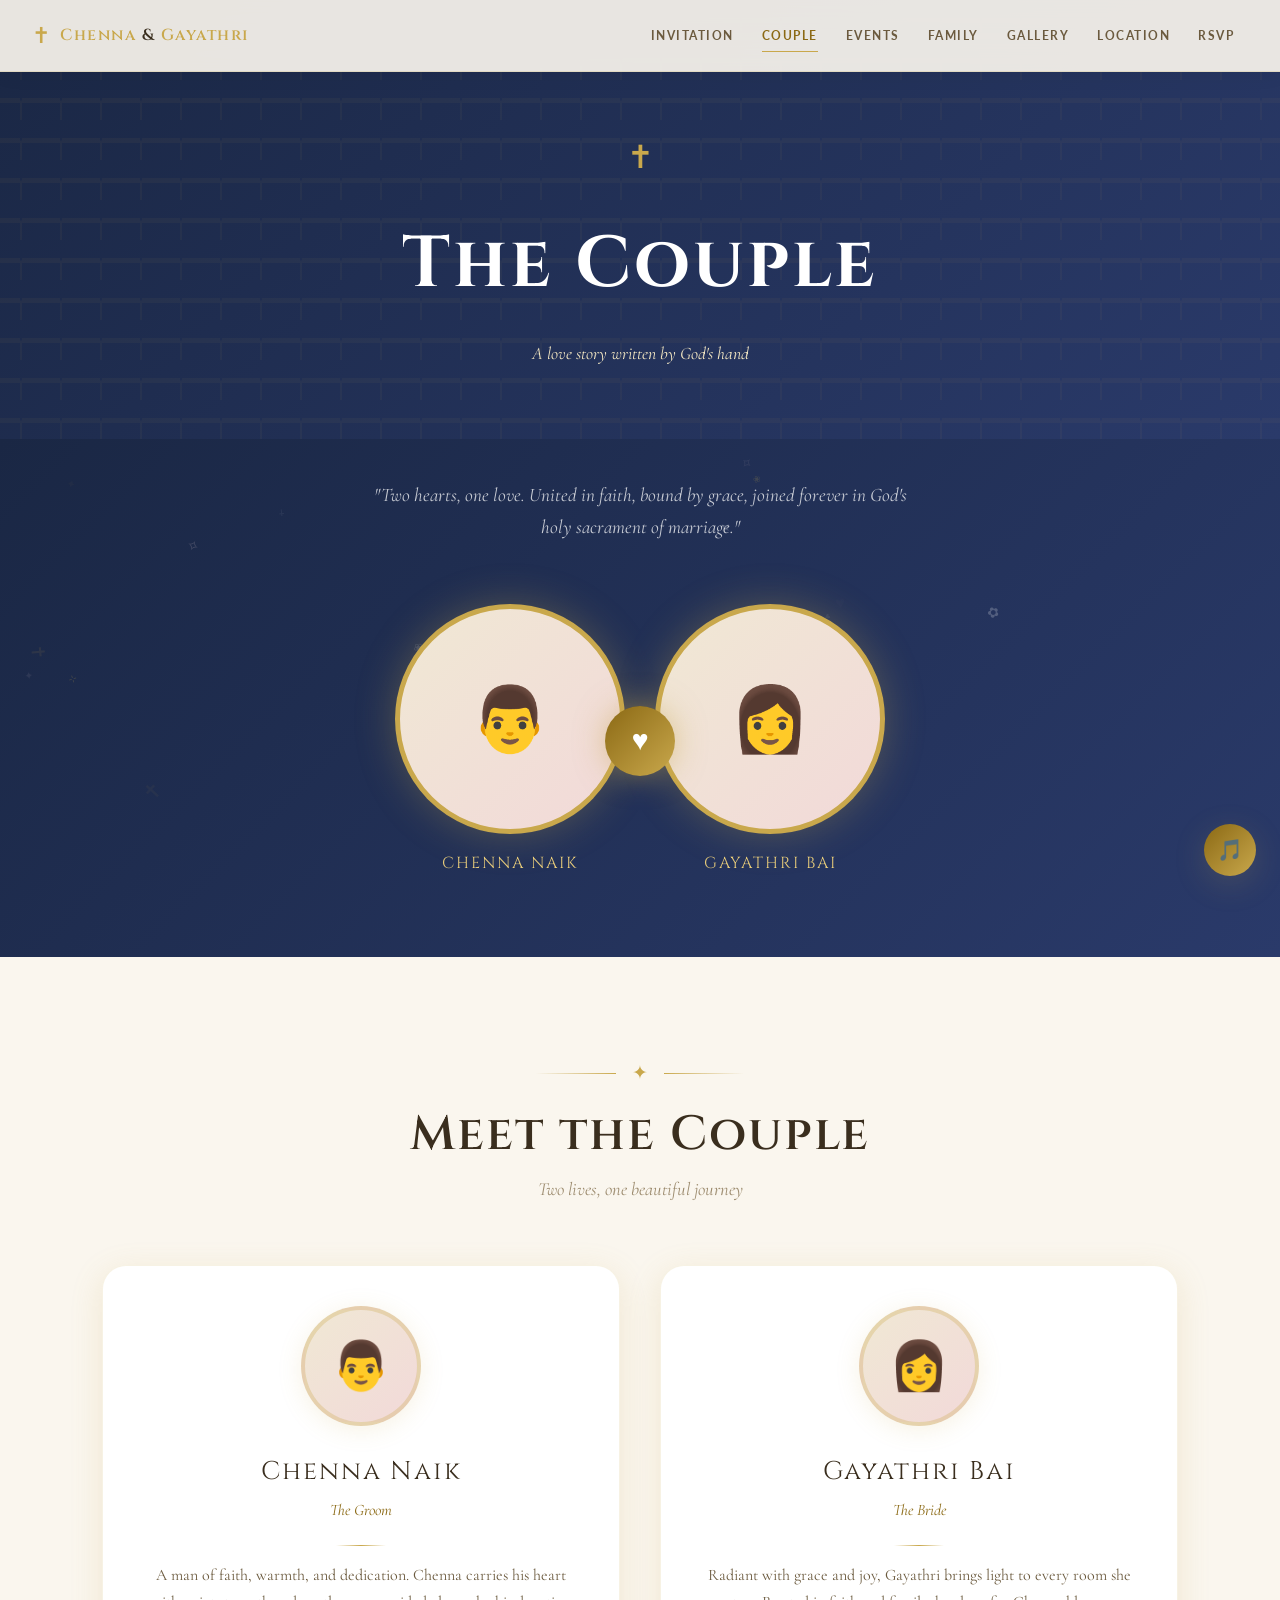
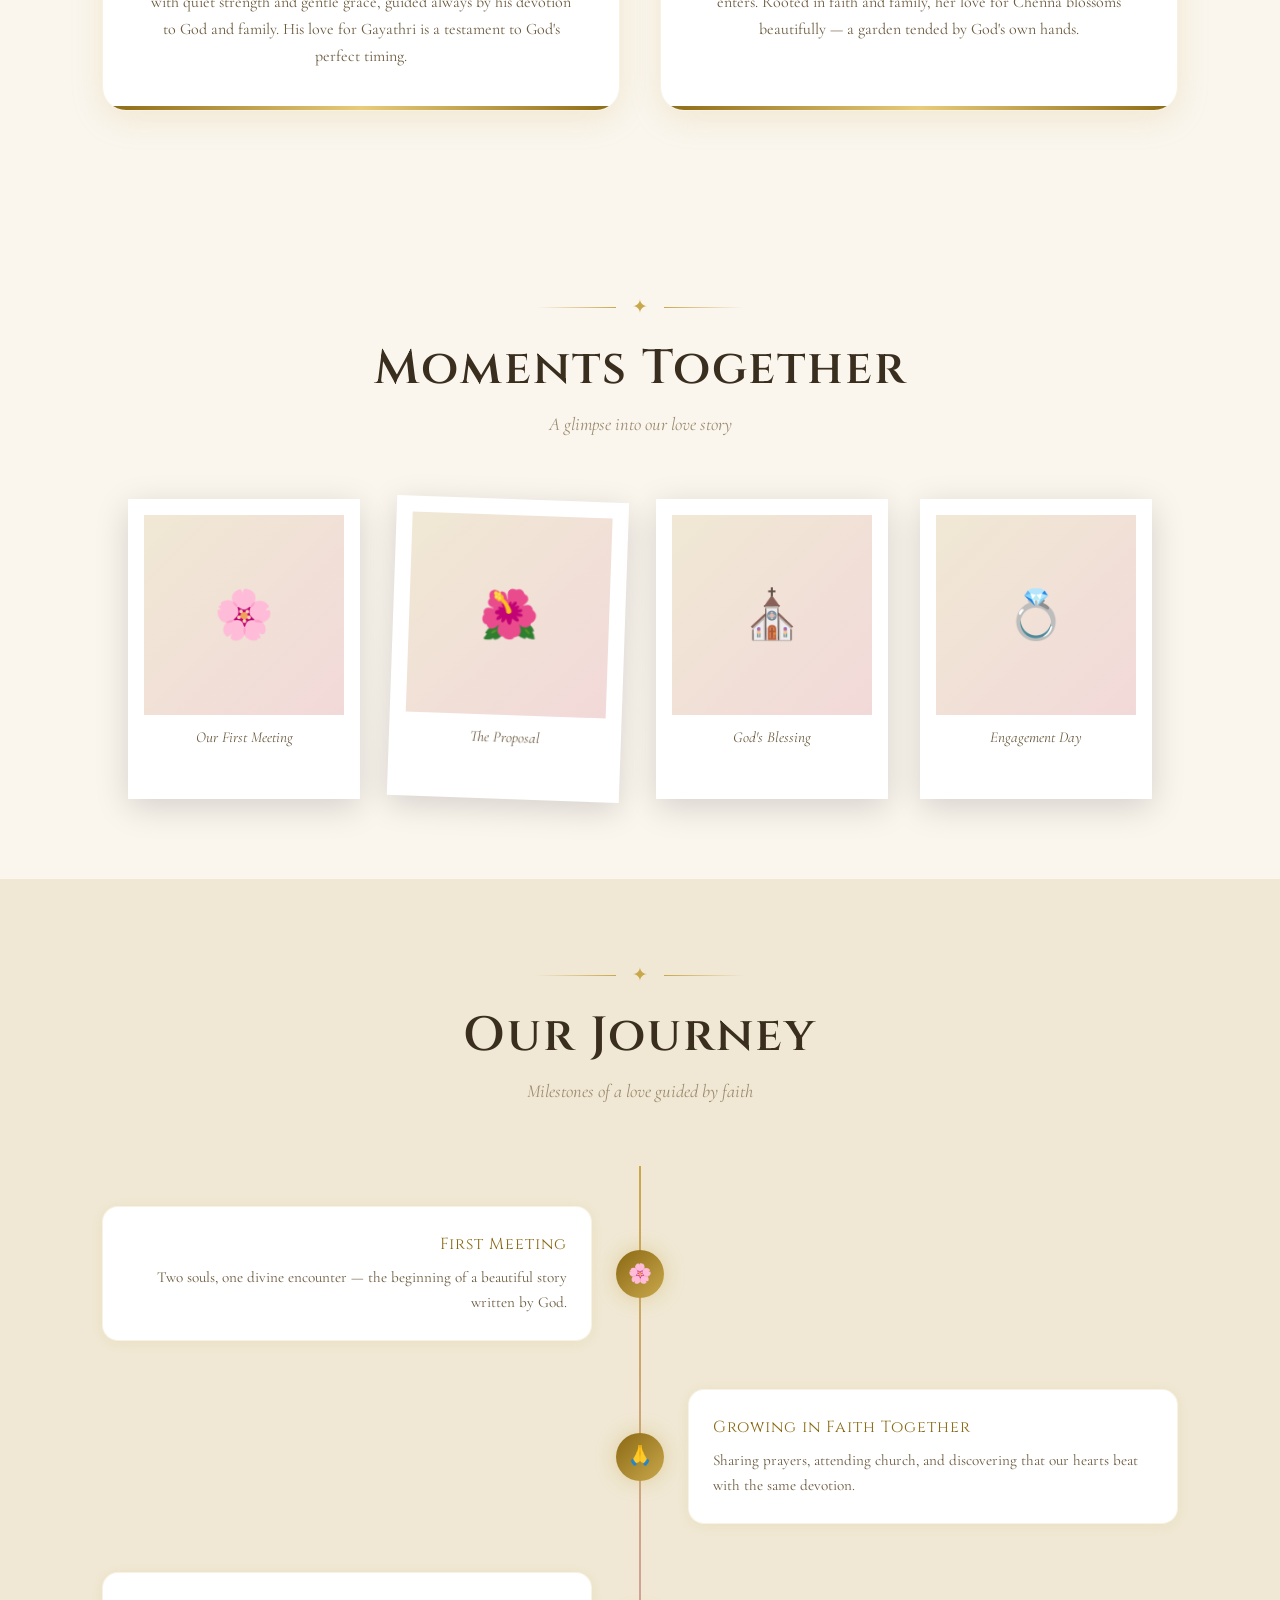
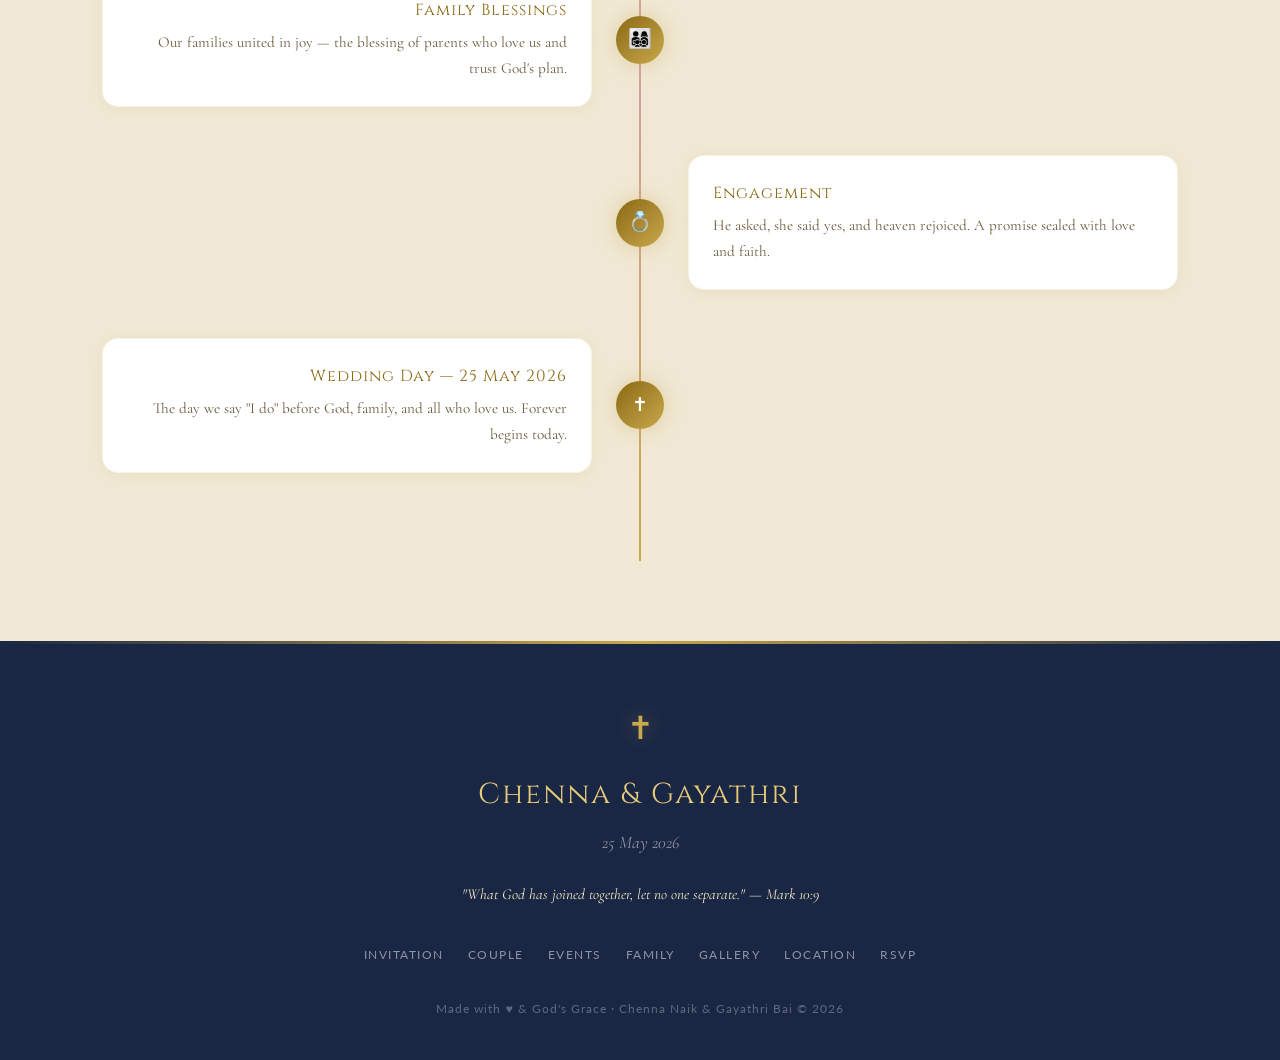
==== commit 93605178: "Update navbar links to point to index.html" ====
--- a/couple.html
+++ b/couple.html
@@ -114,13 +114,13 @@
 
 <!-- ══════════ NAVBAR ══════════ -->
 <nav class="navbar">
-  <a href="invitation.html" class="nav-brand">
+  <a href="index.html" class="nav-brand">
     <span class="nav-brand-cross">✝</span>
     <div class="nav-brand-text"><span>Chenna</span> & <span>Gayathri</span></div>
   </a>
   <button class="nav-toggle" aria-label="Menu"><span></span><span></span><span></span></button>
   <ul class="nav-menu">
-    <li class="nav-item"><a href="invitation.html" class="nav-link">Invitation</a></li>
+    <li class="nav-item"><a href="index.html" class="nav-link">Invitation</a></li>
     <li class="nav-item"><a href="couple.html" class="nav-link">Couple</a></li>
     <li class="nav-item"><a href="events.html" class="nav-link">Events</a></li>
     <li class="nav-item"><a href="family.html" class="nav-link">Family</a></li>
